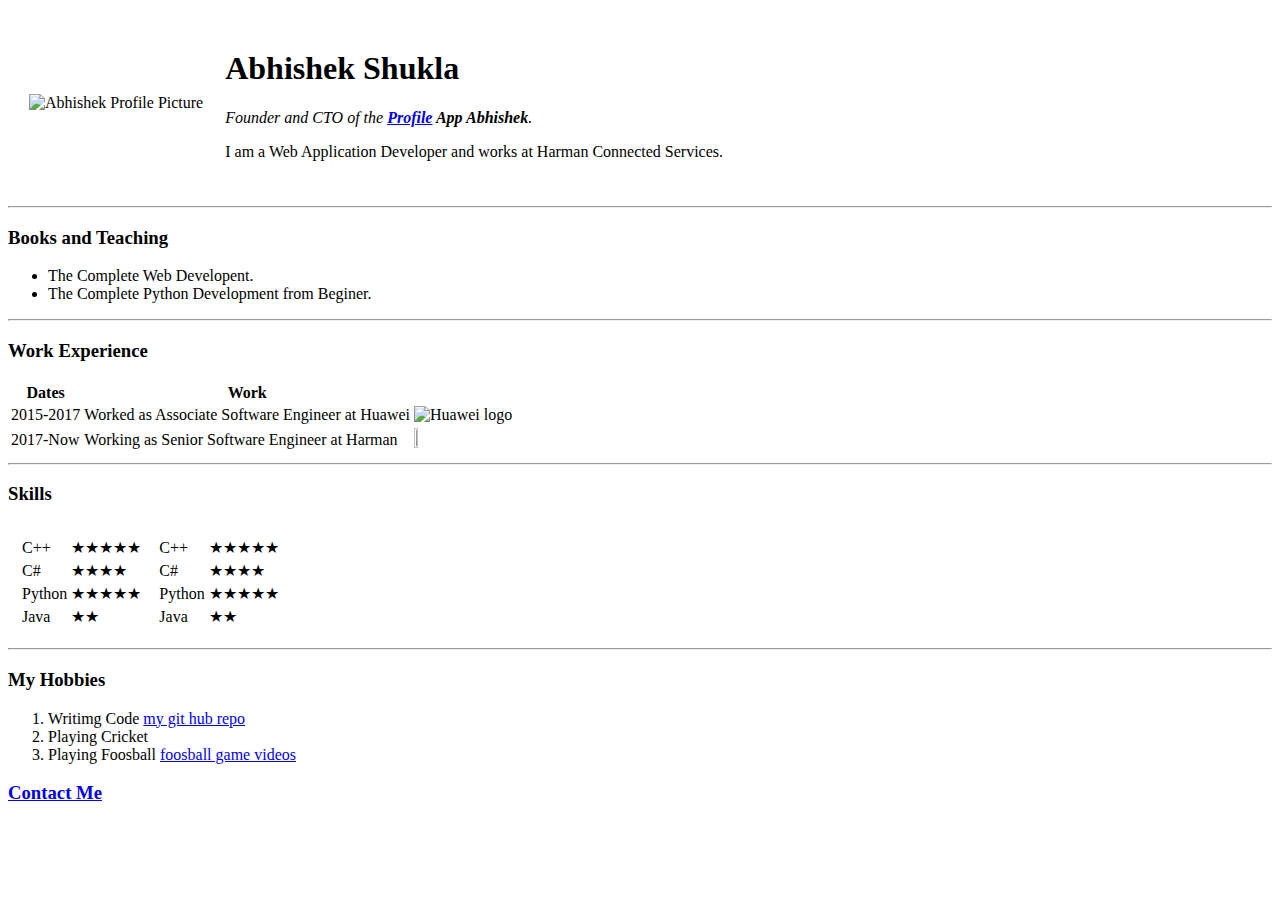
==== index.html @ ebdacf78 "Added CV files" ====
<!DOCTYPE html>
<html>
    <head>
        <meta charset="utf-8">
        <title>😃Abhishek's Personal Page</title>
    </head>
    <body>
        <table cellspacing="20" >
            <tr>
                <td><img src="https://media-exp1.licdn.com/dms/image/C5103AQE2kuY0IEbENg/profile-displayphoto-shrink_200_200/0?e=1586995200&v=beta&t=VOo7TUgAlwEMDxPZCfji6SnDm2k13DSegWjgsxx5Hs8" alt="Abhishek Profile Picture">        
                </td>
                <td><h1>Abhishek Shukla</h1>
                    <p><em>Founder and CTO of the <strong> <a href="https://www.linkedin.com/in/abhishek-shukla-a7220a92/">Profile</a> App  Abhishek</strong>.</em></p>
                    <p>I am a Web Application Developer and works at Harman Connected Services.</p>
                    </td>
            </tr>
        </table>
        <hr>
        <h3>Books and Teaching</h3>
        <ul>
            <li>The Complete Web Developent.</li>
            <li>The Complete Python Development from Beginer.</li>
        </ul>
        <hr>
        <h3>Work Experience</h3>
        <table>
            <thead>
                <tr>
                    <th>Dates</th>
                    <th>Work</th>
                </tr>

            </thead>
            <tbody>

            </tbody>
            <tfoot>

            </tfoot>
            <tr>
                <td>2015-2017</td>
                <td>Worked as Associate Software Engineer at Huawei</td>
                <td><img src="https://www-file.huawei.com/-/media/corp/home/image/logo_400x200.png" width="10%" height="20%" alt="Huawei logo"> </td>
            </tr>
            <tr>
                <td>2017-Now</td>
                <td>Working as Senior Software Engineer at Harman</td>
                <td><img src="https://seeklogo.net/wp-content/uploads/2016/11/harman-logo-preview.png" width="10%" height="20%" alt=""> </td>
            </tr>
        </table>
        <hr>
        <h3>Skills</h3>
        <table cellspacing="10">
            <tr>
                <td><table>
                    <tr>
                        <td>C++</td>
                        <td>★★★★★</td>
                    </tr>
                    <tr>
                        <td>C#</td>
                        <td>★★★★</td>
                    </tr>
                    <tr>
                        <td>Python</td>
                        <td>★★★★★</td>
                    </tr>
                    <tr>
                        <td>Java</td>
                        <td>★★</td>
                    </tr>
                </table></td>
                <td><table>
                    <tr>
                        <td>C++</td>
                        <td>★★★★★</td>
                    </tr>
                    <tr>
                        <td>C#</td>
                        <td>★★★★</td>
                    </tr>
                    <tr>
                        <td>Python</td>
                        <td>★★★★★</td>
                    </tr>
                    <tr>
                        <td>Java</td>
                        <td>★★</td>
                    </tr>
                </table></td>
            </tr>
        </table>
        
        <hr>
        <h3>My Hobbies</h3>
        <ol>
            <li>Writimg Code <a href="https://github.com/shukla0617/Abgular6">my git hub repo</a> </li>
            <li>Playing Cricket</li>
            <li>Playing Foosball <a href="https://youtu.be/Q58yjlbZEH0">foosball game videos</a> </li>
        </ol>
        <h3> <a href="contact-me.html">Contact Me</a> </h3>
    </body>
</html>
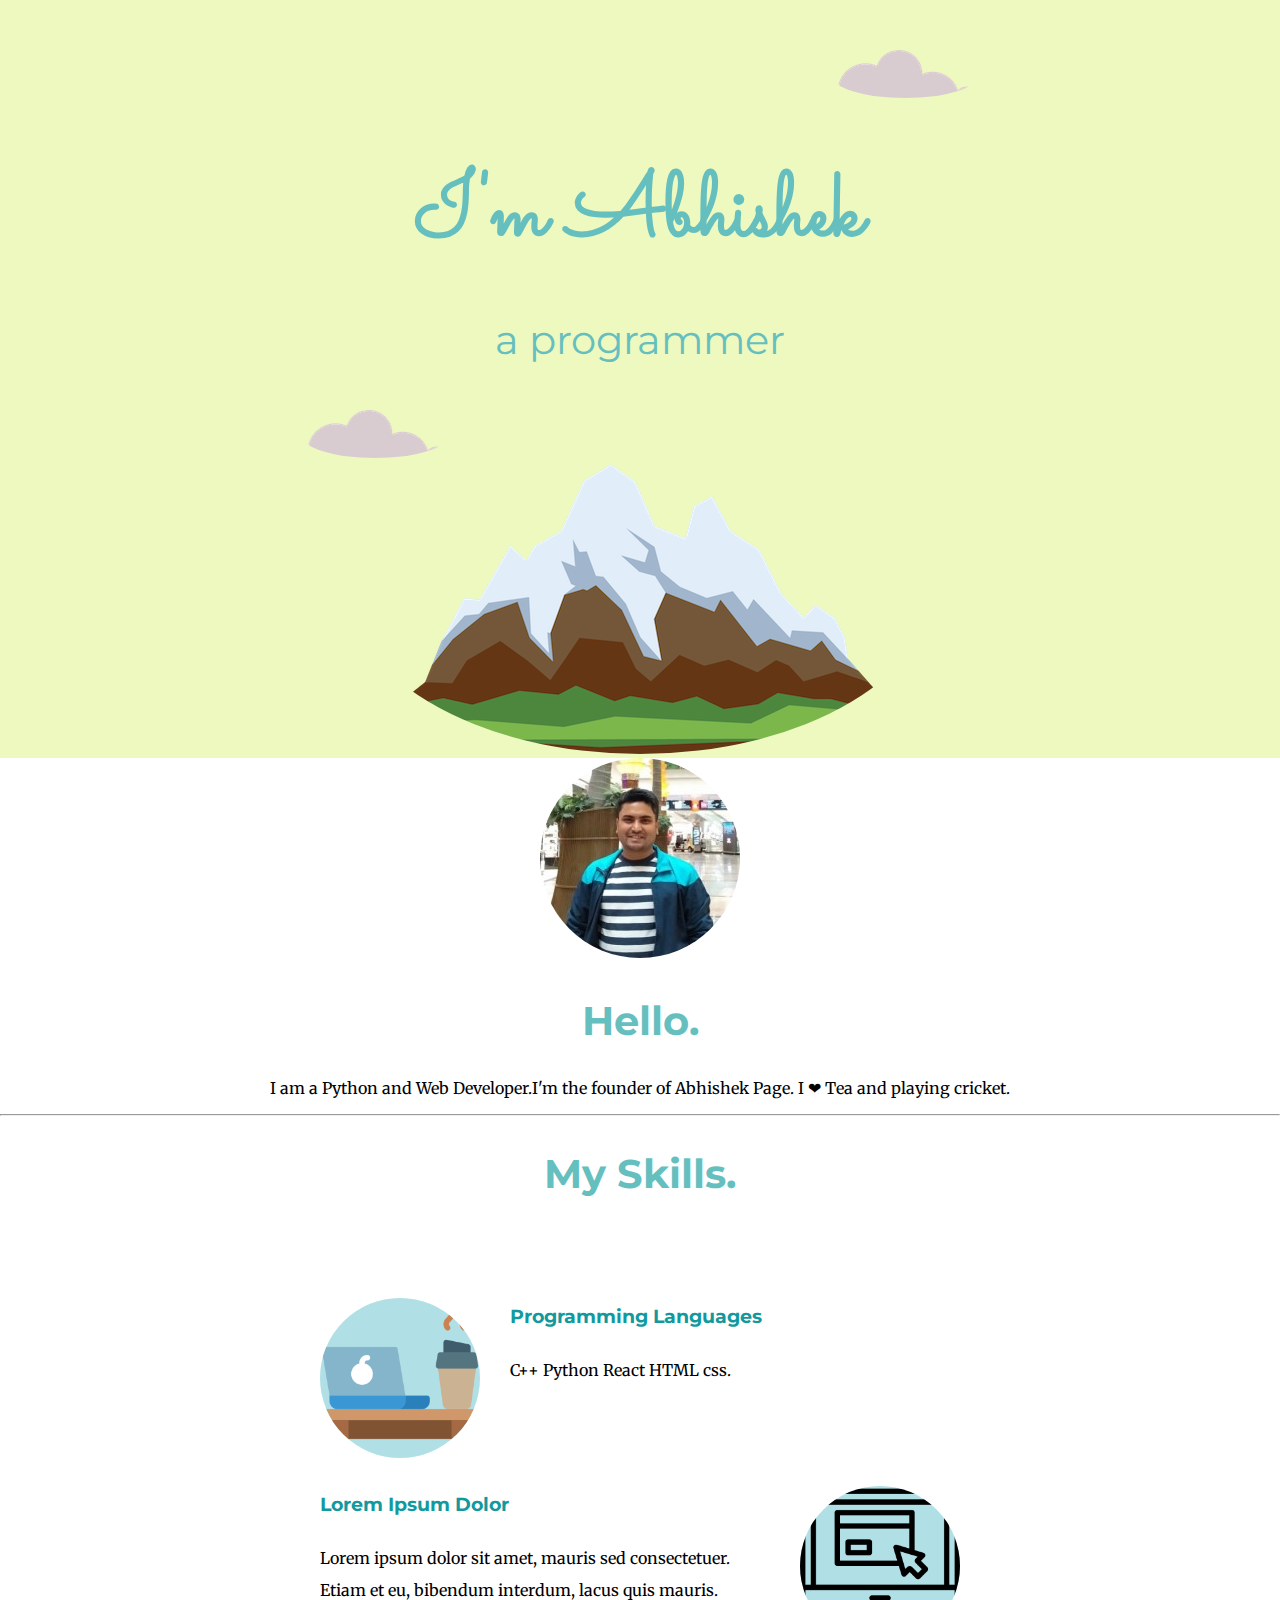
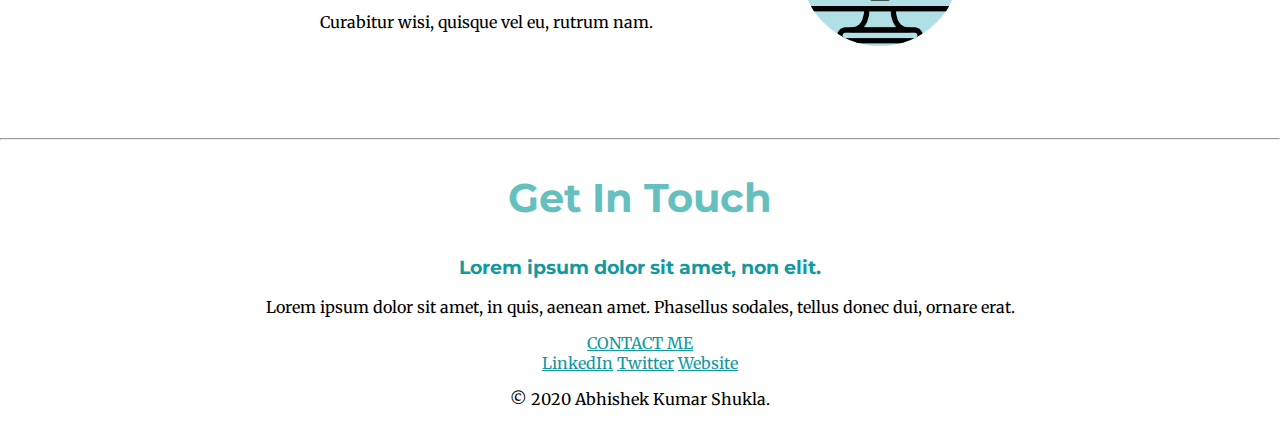
==== commit 24c95495: "new file" ====
--- a/index.html
+++ b/index.html
@@ -1,103 +1,58 @@
 <!DOCTYPE html>
 <html>
-    <head>
-        <meta charset="utf-8">
-        <title>😃Abhishek's Personal Page</title>
-    </head>
-    <body>
-        <table cellspacing="20" >
-            <tr>
-                <td><img src="https://media-exp1.licdn.com/dms/image/C5103AQE2kuY0IEbENg/profile-displayphoto-shrink_200_200/0?e=1586995200&v=beta&t=VOo7TUgAlwEMDxPZCfji6SnDm2k13DSegWjgsxx5Hs8" alt="Abhishek Profile Picture">        
-                </td>
-                <td><h1>Abhishek Shukla</h1>
-                    <p><em>Founder and CTO of the <strong> <a href="https://www.linkedin.com/in/abhishek-shukla-a7220a92/">Profile</a> App  Abhishek</strong>.</em></p>
-                    <p>I am a Web Application Developer and works at Harman Connected Services.</p>
-                    </td>
-            </tr>
-        </table>
+<head>
+    <meta charset="UTF-8">
+    <title>Abhishek Kumar Shukla</title>
+    <link rel="stylesheet" href="css/styles.css">
+    <link rel="icon" href="favicon.ico">
+    <link href="https://fonts.googleapis.com/css?family=Merriweather|Montserrat|Sacramento&display=swap" rel="stylesheet">
+</head>
+<body>
+    <div class="top">
+        <img  class="top-cloud" src="images/cloud.png" alt="cloude-img">
+        <h1>I'm Abhishek</h1>
+        <h2 id="prog-sub">a programmer</h2>
+        <img  class="bottom-cloud" src="images/cloud.png" alt="clude-img">
+        <img src="images/mountain.png" alt="mountain-img">
+
+    </div>
+    <div class="mid">
+        <div class="profile">
+          <img src="images/myImage.jpg" alt="profile photo">
+          <h2>Hello.</h2>
+          <p>I am a Python and Web Developer.I'm the founder of Abhishek Page. I ❤ Tea and playing cricket.</p>
+        </div>
         <hr>
-        <h3>Books and Teaching</h3>
-        <ul>
-            <li>The Complete Web Developent.</li>
-            <li>The Complete Python Development from Beginer.</li>
-        </ul>
+        <div class="skills">
+          <h2>My Skills.</h2>
+          <div class="skill-row">
+            <img class="work-img" src="images/work.png" alt="">
+            <h3>Programming Languages</h3>
+            <p>C++ Python React HTML css.</p>
+          </div>
+          <div class="skill-row">
+            <img class="web-img" src="images/website.png" alt="">
+            <h3>Lorem Ipsum Dolor</h3>
+            <p>Lorem ipsum dolor sit amet, mauris sed consectetuer. Etiam et eu, bibendum interdum, lacus quis mauris. Curabitur wisi, quisque vel eu, rutrum nam.</p>
+          </div>
+        </div>
         <hr>
-        <h3>Work Experience</h3>
-        <table>
-            <thead>
-                <tr>
-                    <th>Dates</th>
-                    <th>Work</th>
-                </tr>
-
-            </thead>
-            <tbody>
-
-            </tbody>
-            <tfoot>
-
-            </tfoot>
-            <tr>
-                <td>2015-2017</td>
-                <td>Worked as Associate Software Engineer at Huawei</td>
-                <td><img src="https://www-file.huawei.com/-/media/corp/home/image/logo_400x200.png" width="10%" height="20%" alt="Huawei logo"> </td>
-            </tr>
-            <tr>
-                <td>2017-Now</td>
-                <td>Working as Senior Software Engineer at Harman</td>
-                <td><img src="https://seeklogo.net/wp-content/uploads/2016/11/harman-logo-preview.png" width="10%" height="20%" alt=""> </td>
-            </tr>
-        </table>
-        <hr>
-        <h3>Skills</h3>
-        <table cellspacing="10">
-            <tr>
-                <td><table>
-                    <tr>
-                        <td>C++</td>
-                        <td>★★★★★</td>
-                    </tr>
-                    <tr>
-                        <td>C#</td>
-                        <td>★★★★</td>
-                    </tr>
-                    <tr>
-                        <td>Python</td>
-                        <td>★★★★★</td>
-                    </tr>
-                    <tr>
-                        <td>Java</td>
-                        <td>★★</td>
-                    </tr>
-                </table></td>
-                <td><table>
-                    <tr>
-                        <td>C++</td>
-                        <td>★★★★★</td>
-                    </tr>
-                    <tr>
-                        <td>C#</td>
-                        <td>★★★★</td>
-                    </tr>
-                    <tr>
-                        <td>Python</td>
-                        <td>★★★★★</td>
-                    </tr>
-                    <tr>
-                        <td>Java</td>
-                        <td>★★</td>
-                    </tr>
-                </table></td>
-            </tr>
-        </table>
-        
-        <hr>
-        <h3>My Hobbies</h3>
-        <ol>
-            <li>Writimg Code <a href="https://github.com/shukla0617/Abgular6">my git hub repo</a> </li>
-            <li>Playing Cricket</li>
-            <li>Playing Foosball <a href="https://youtu.be/Q58yjlbZEH0">foosball game videos</a> </li>
-        </ol>
-        <h3> <a href="contact-me.html">Contact Me</a> </h3>
-    </body>
+        <div class="contact-me">
+          <h2>Get In Touch</h2>
+          <h3>Lorem ipsum dolor sit amet, non elit.</h3>
+          <p>Lorem ipsum dolor sit amet, in quis, aenean amet. Phasellus sodales, tellus donec dui, ornare erat.</p>
+          <a class="btn" href="mailto:shukla0617@gmail.com">CONTACT ME</a>
+        </div>
+      </div>
+      
+      
+      <div class="bottom">
+        <a class="footer-link" href="https://www.linkedin.com/">LinkedIn</a>
+        <a class="footer-link" href="https://twitter.com/">Twitter</a>
+        <a class="footer-link" href="https://www.appbrewery.co/">Website</a>
+        <p>© 2020 Abhishek Kumar Shukla.</p>
+      </div>
+      
+    
+</body>
 </html>--- a/css/styles.css
+++ b/css/styles.css
@@ -0,0 +1,76 @@
+.top{
+    background-color: #eef9bf;
+    position: relative;
+    padding-top: 100px;
+    
+}
+.bottom{
+    
+}
+.mid{
+    
+}
+body{
+    margin: 0px;
+    text-align: center;
+    font-family: 'Merriweather', serif;
+    
+}
+
+h1{
+    font-size: 5.625rem;
+    position: relative;
+    font-family: 'Sacramento', cursive;
+    margin: 50px auto 0 auto;
+    color: #66BFBF;
+    
+}
+h2{
+    font-family: 'Montserrat', sans-serif;
+    font-size: 2.5rem;
+    color: #66BFBF;
+}
+h3{
+    font-family: 'Montserrat', sans-serif;
+    color: #11999E;
+    
+}
+.top-cloud{
+    position: absolute;
+    right: 300px;
+    top: 50px;
+}
+.bottom-cloud{
+    position: absolute;
+    left: 300px;
+    bottom: 300px;
+    
+}
+img{
+    border-radius: 100%;
+}
+a{
+    color: #11999E;
+}
+#prog-sub{
+    font-weight: normal;
+}
+.skill-row{
+    width: 50%;
+    margin: 100px auto 100px auto;
+    text-align: left;
+    line-height: 2;
+}
+.work-img{
+    width: 25%;
+    float: left;
+    margin: 0 30px 0 0;
+    background-color: powderblue;
+}
+
+.web-img{
+    width: 25%;
+    float: right;
+    background-color: powderblue;
+    margin-left: 30px;
+}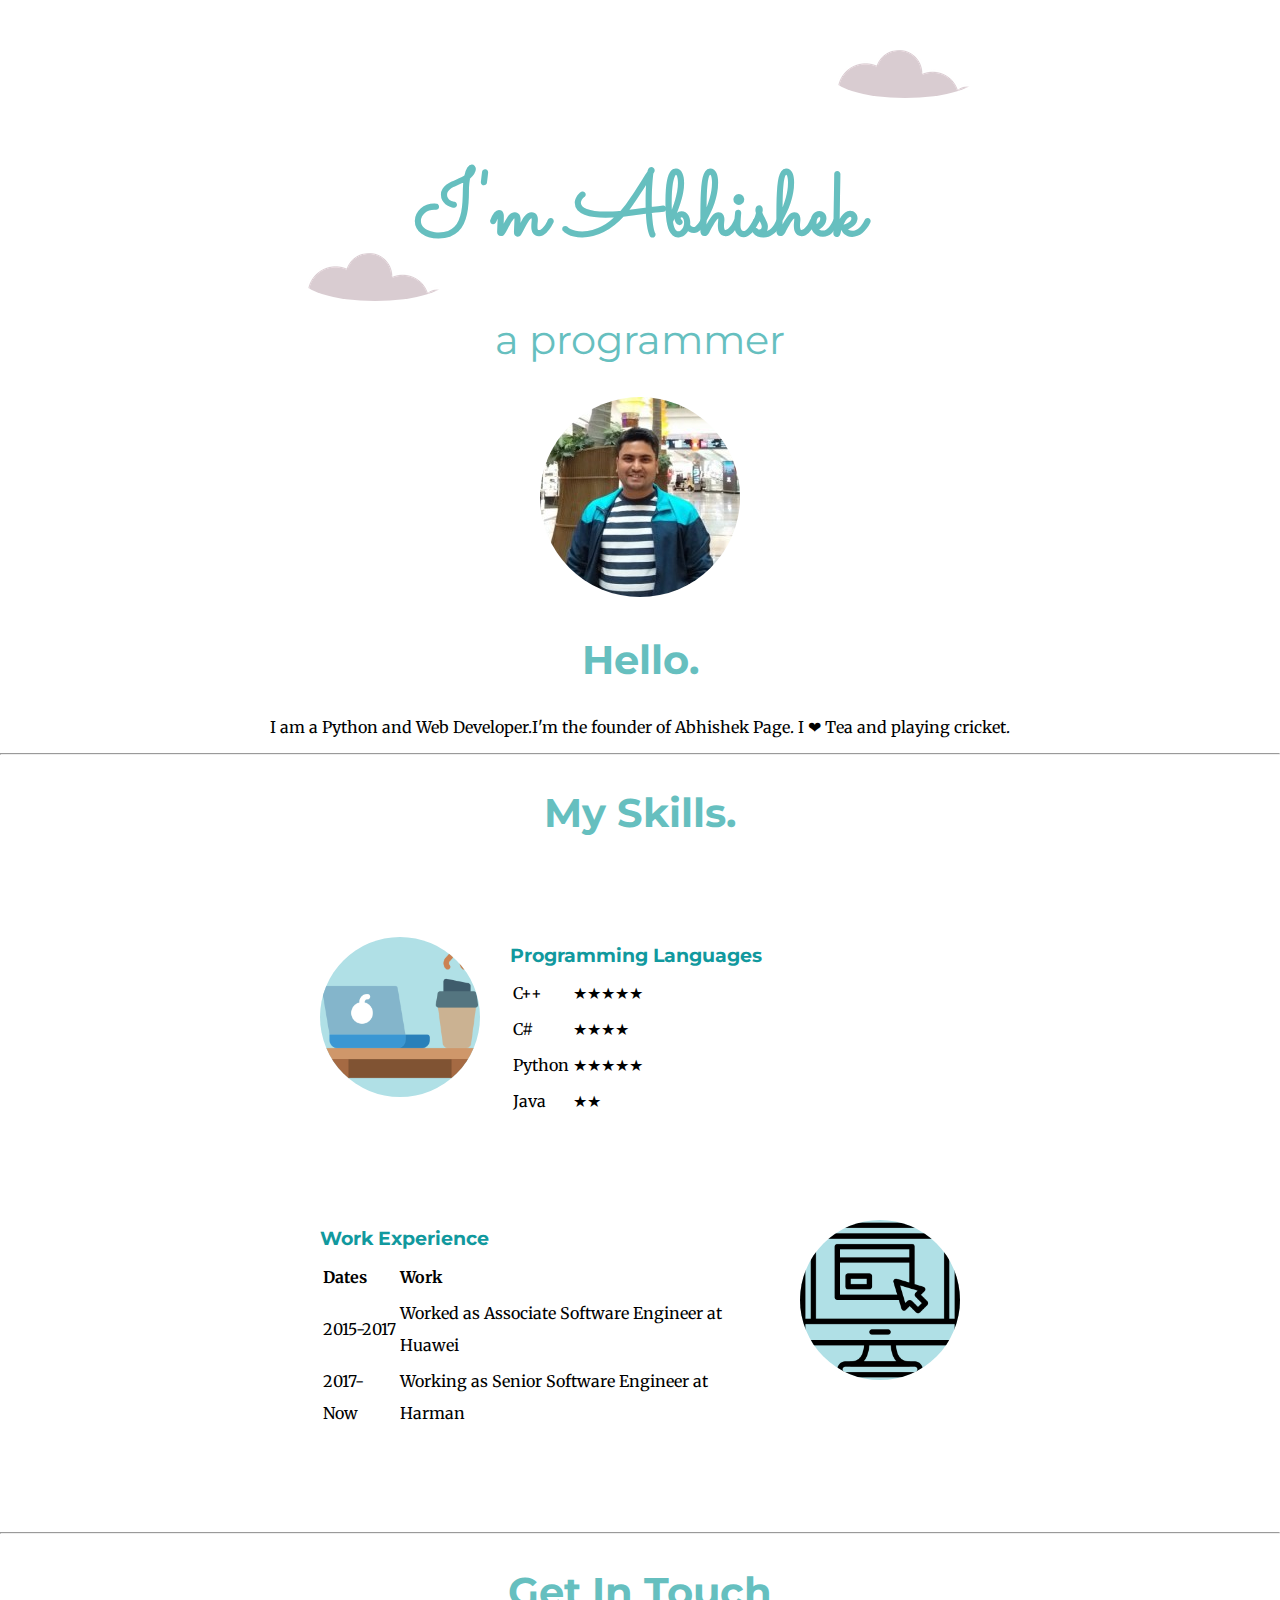
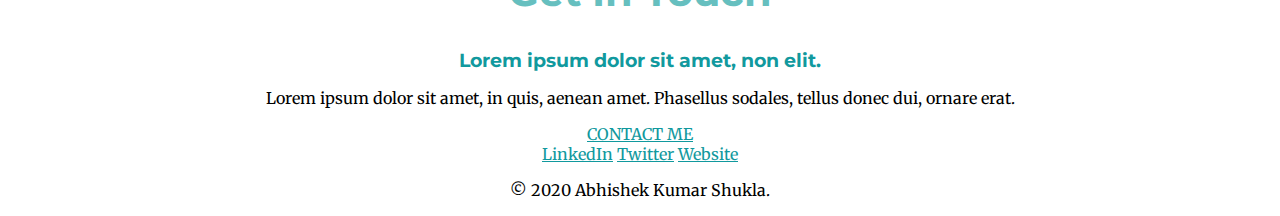
==== commit e9add6e5: "chenges" ====
--- a/index.html
+++ b/index.html
@@ -13,12 +13,11 @@
         <h1>I'm Abhishek</h1>
         <h2 id="prog-sub">a programmer</h2>
         <img  class="bottom-cloud" src="images/cloud.png" alt="clude-img">
-        <img src="images/mountain.png" alt="mountain-img">
-
+        <img src="images/myImage.jpg" alt="profile photo">
+          
     </div>
     <div class="mid">
         <div class="profile">
-          <img src="images/myImage.jpg" alt="profile photo">
           <h2>Hello.</h2>
           <p>I am a Python and Web Developer.I'm the founder of Abhishek Page. I ❤ Tea and playing cricket.</p>
         </div>
@@ -28,12 +27,45 @@
           <div class="skill-row">
             <img class="work-img" src="images/work.png" alt="">
             <h3>Programming Languages</h3>
-            <p>C++ Python React HTML css.</p>
-          </div>
+            <table>
+                <tr>
+                    <td>C++</td>
+                    <td>★★★★★</td>
+                </tr>
+                <tr>
+                    <td>C#</td>
+                    <td>★★★★</td>
+                </tr>
+                <tr>
+                    <td>Python</td>
+                    <td>★★★★★</td>
+                </tr>
+                <tr>
+                    <td>Java</td>
+                    <td>★★</td>
+                </tr>
+            </table>
+        </div>
           <div class="skill-row">
             <img class="web-img" src="images/website.png" alt="">
-            <h3>Lorem Ipsum Dolor</h3>
-            <p>Lorem ipsum dolor sit amet, mauris sed consectetuer. Etiam et eu, bibendum interdum, lacus quis mauris. Curabitur wisi, quisque vel eu, rutrum nam.</p>
+            <h3>Work Experience</h3>
+            <table class="workinfo">
+                <thead>
+                    <tr class="workrow">
+                        <th>Dates</th>
+                        <th>Work</th>
+                    </tr>
+    
+                </thead>
+                <tr class="workrow">
+                    <td class="workcol">2015-2017</td>
+                    <td class="workcol">Worked as Associate Software Engineer at Huawei</td>
+                    </tr>
+                <tr class="workrow">
+                    <td class="workcol">2017-Now</td>
+                    <td class="workcol">Working as Senior Software Engineer at Harman</td>
+                    </tr>
+            </table>
           </div>
         </div>
         <hr>
--- a/css/styles.css
+++ b/css/styles.css
@@ -1,5 +1,5 @@
 .top{
-    background-color: #eef9bf;
+    background-color: #fff;
     position: relative;
     padding-top: 100px;
     
@@ -33,6 +33,7 @@
 h3{
     font-family: 'Montserrat', sans-serif;
     color: #11999E;
+    margin-bottom: 0px;
     
 }
 .top-cloud{
@@ -73,4 +74,12 @@
     float: right;
     background-color: powderblue;
     margin-left: 30px;
+}
+.workinfo{
+    cellspacing:10px;
+}
+.workcol{
+    width: fit-content;
+    cellspacing:10px;
+    
 }